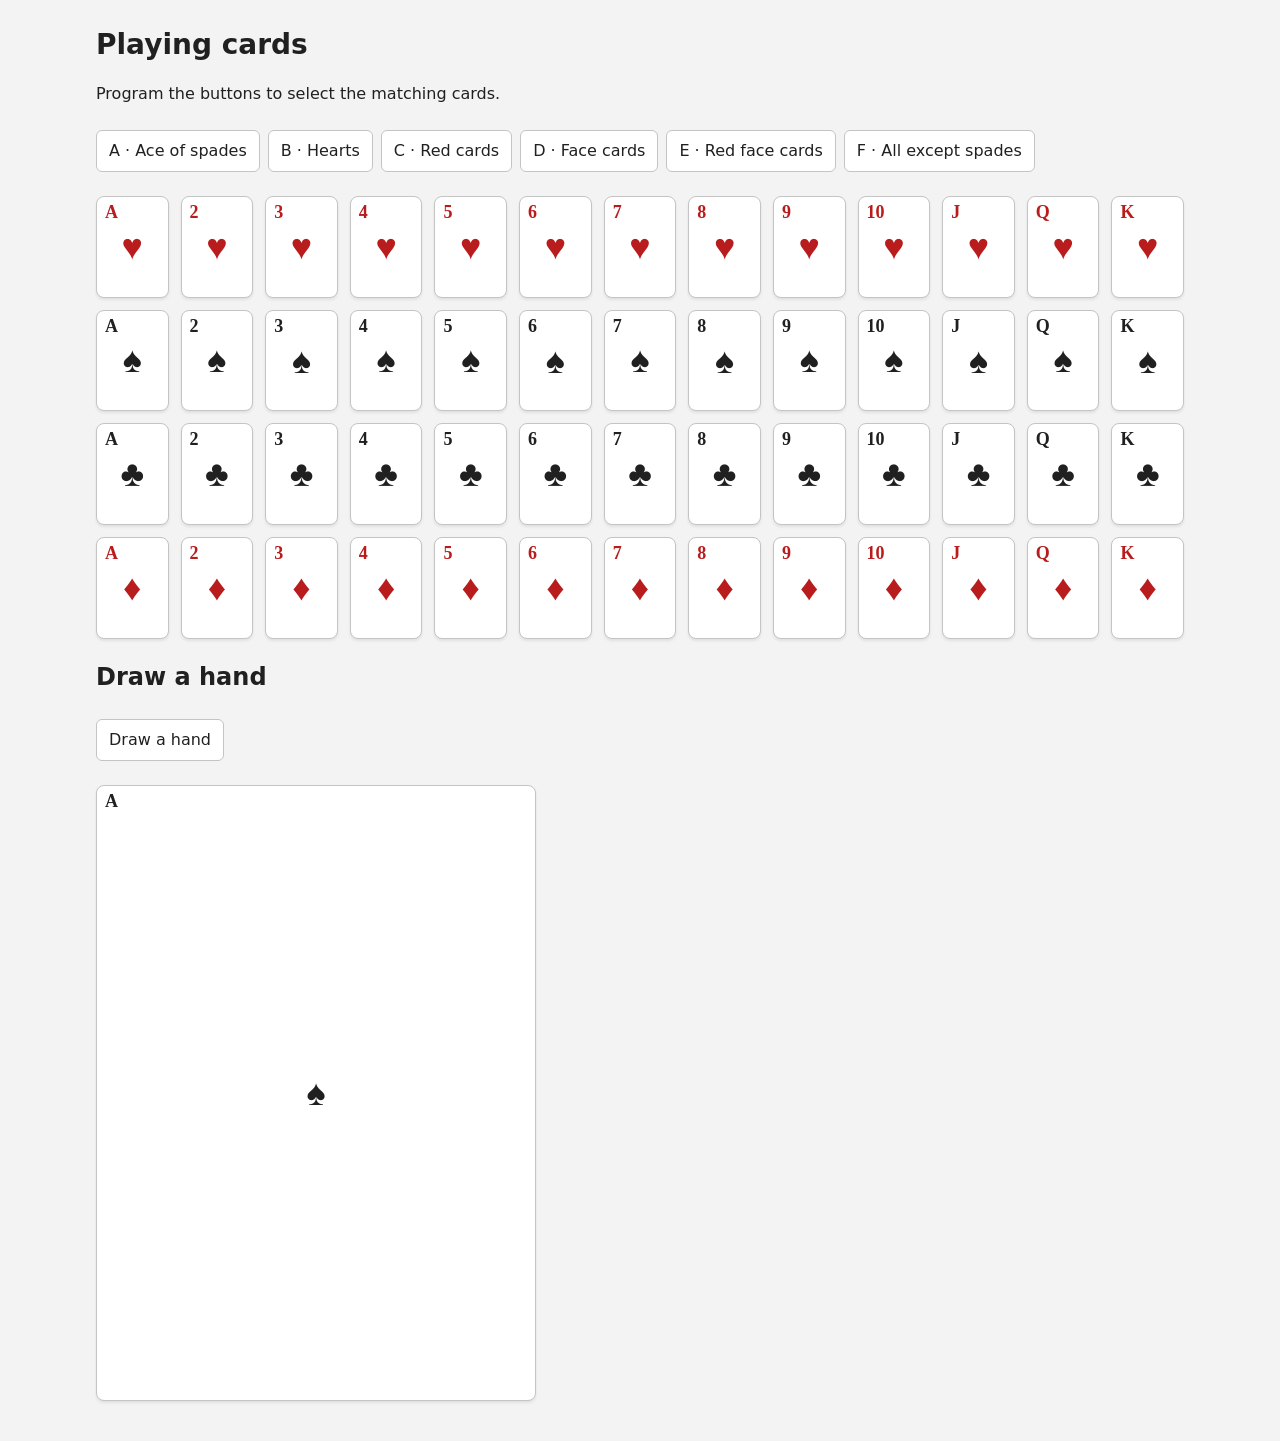
==== tpDom/index.html @ ba2c24d5 "Add seri2 and listener example" ====
<!doctype html>
<html lang="en">
<head>
    <meta charset="utf-8">
    <meta name="viewport" content="width=device-width, initial-scale=1">
    <title>Playing cards — DOM</title>
    <link rel="stylesheet" href="cards.css">
    <script type="module" src="cards.js"></script>
</head>
<body>
    <main>
        <h1>Playing cards</h1>
        <p>Program the buttons to select the matching cards.</p>

        <div class="controls" role="group">
            <button id="select-ace-spade">A · Ace of spades</button>
            <button id="select-hearts">B · Hearts</button>
            <button id="select-red">C · Red cards</button>
            <button id="select-face-cards">D · Face cards</button>
            <button id="select-red-face-cards">E · Red face cards</button>
            <button id="select-not-spades">F · All except spades</button>
        </div>

        <div class="deck">
            <playing-card id="HEART-ACE" class="rank-ace heart">
                <span class="rank">A</span>
                <span class="suit">♥</span>
            </playing-card>
            <playing-card id="HEART-2" class="rank-2 heart">
                <span class="rank">2</span>
                <span class="suit">♥</span>
            </playing-card>
            <playing-card id="HEART-3" class="rank-3 heart">
                <span class="rank">3</span>
                <span class="suit">♥</span>
            </playing-card>
            <playing-card id="HEART-4" class="rank-4 heart">
                <span class="rank">4</span>
                <span class="suit">♥</span>
            </playing-card>
            <playing-card id="HEART-5" class="rank-5 heart">
                <span class="rank">5</span>
                <span class="suit">♥</span>
            </playing-card>
            <playing-card id="HEART-6" class="rank-6 heart">
                <span class="rank">6</span>
                <span class="suit">♥</span>
            </playing-card>
            <playing-card id="HEART-7" class="rank-7 heart">
                <span class="rank">7</span>
                <span class="suit">♥</span>
            </playing-card>
            <playing-card id="HEART-8" class="rank-8 heart">
                <span class="rank">8</span>
                <span class="suit">♥</span>
            </playing-card>
            <playing-card id="HEART-9" class="rank-9 heart">
                <span class="rank">9</span>
                <span class="suit">♥</span>
            </playing-card>
            <playing-card id="HEART-10" class="rank-10 heart">
                <span class="rank">10</span>
                <span class="suit">♥</span>
            </playing-card>
            <playing-card id="HEART-JACK" class="rank-jack heart" data-face-card>
                <span class="rank">J</span>
                <span class="suit">♥</span>
            </playing-card>
            <playing-card id="HEART-QUEEN" class="rank-queen heart" data-face-card>
                <span class="rank">Q</span>
                <span class="suit">♥</span>
            </playing-card>
            <playing-card id="HEART-KING" class="rank-king heart" data-face-card>
                <span class="rank">K</span>
                <span class="suit">♥</span>
            </playing-card>
            <playing-card id="SPADE-ACE" class="rank-ace spade">
                <span class="rank">A</span>
                <span class="suit">♠</span>
            </playing-card>
            <playing-card id="SPADE-2" class="rank-2 spade">
                <span class="rank">2</span>
                <span class="suit">♠</span>
            </playing-card>
            <playing-card id="SPADE-3" class="rank-3 spade">
                <span class="rank">3</span>
                <span class="suit">♠</span>
            </playing-card>
            <playing-card id="SPADE-4" class="rank-4 spade">
                <span class="rank">4</span>
                <span class="suit">♠</span>
            </playing-card>
            <playing-card id="SPADE-5" class="rank-5 spade">
                <span class="rank">5</span>
                <span class="suit">♠</span>
            </playing-card>
            <playing-card id="SPADE-6" class="rank-6 spade">
                <span class="rank">6</span>
                <span class="suit">♠</span>
            </playing-card>
            <playing-card id="SPADE-7" class="rank-7 spade">
                <span class="rank">7</span>
                <span class="suit">♠</span>
            </playing-card>
            <playing-card id="SPADE-8" class="rank-8 spade">
                <span class="rank">8</span>
                <span class="suit">♠</span>
            </playing-card>
            <playing-card id="SPADE-9" class="rank-9 spade">
                <span class="rank">9</span>
                <span class="suit">♠</span>
            </playing-card>
            <playing-card id="SPADE-10" class="rank-10 spade">
                <span class="rank">10</span>
                <span class="suit">♠</span>
            </playing-card>
            <playing-card id="SPADE-JACK" class="rank-jack spade" data-face-card>
                <span class="rank">J</span>
                <span class="suit">♠</span>
            </playing-card>
            <playing-card id="SPADE-QUEEN" class="rank-queen spade" data-face-card>
                <span class="rank">Q</span>
                <span class="suit">♠</span>
            </playing-card>
            <playing-card id="SPADE-KING" class="rank-king spade" data-face-card>
                <span class="rank">K</span>
                <span class="suit">♠</span>
            </playing-card>
            <playing-card id="CLUB-ACE" class="rank-ace club">
                <span class="rank">A</span>
                <span class="suit">♣</span>
            </playing-card>
            <playing-card id="CLUB-2" class="rank-2 club">
                <span class="rank">2</span>
                <span class="suit">♣</span>
            </playing-card>
            <playing-card id="CLUB-3" class="rank-3 club">
                <span class="rank">3</span>
                <span class="suit">♣</span>
            </playing-card>
            <playing-card id="CLUB-4" class="rank-4 club">
                <span class="rank">4</span>
                <span class="suit">♣</span>
            </playing-card>
            <playing-card id="CLUB-5" class="rank-5 club">
                <span class="rank">5</span>
                <span class="suit">♣</span>
            </playing-card>
            <playing-card id="CLUB-6" class="rank-6 club">
                <span class="rank">6</span>
                <span class="suit">♣</span>
            </playing-card>
            <playing-card id="CLUB-7" class="rank-7 club">
                <span class="rank">7</span>
                <span class="suit">♣</span>
            </playing-card>
            <playing-card id="CLUB-8" class="rank-8 club">
                <span class="rank">8</span>
                <span class="suit">♣</span>
            </playing-card>
            <playing-card id="CLUB-9" class="rank-9 club">
                <span class="rank">9</span>
                <span class="suit">♣</span>
            </playing-card>
            <playing-card id="CLUB-10" class="rank-10 club">
                <span class="rank">10</span>
                <span class="suit">♣</span>
            </playing-card>
            <playing-card id="CLUB-JACK" class="rank-jack club" data-face-card>
                <span class="rank">J</span>
                <span class="suit">♣</span>
            </playing-card>
            <playing-card id="CLUB-QUEEN" class="rank-queen club" data-face-card>
                <span class="rank">Q</span>
                <span class="suit">♣</span>
            </playing-card>
            <playing-card id="CLUB-KING" class="rank-king club" data-face-card>
                <span class="rank">K</span>
                <span class="suit">♣</span>
            </playing-card>
            <playing-card id="DIAMOND-ACE" class="rank-ace diamond">
                <span class="rank">A</span>
                <span class="suit">♦</span>
            </playing-card>
            <playing-card id="DIAMOND-2" class="rank-2 diamond">
                <span class="rank">2</span>
                <span class="suit">♦</span>
            </playing-card>
            <playing-card id="DIAMOND-3" class="rank-3 diamond">
                <span class="rank">3</span>
                <span class="suit">♦</span>
            </playing-card>
            <playing-card id="DIAMOND-4" class="rank-4 diamond">
                <span class="rank">4</span>
                <span class="suit">♦</span>
            </playing-card>
            <playing-card id="DIAMOND-5" class="rank-5 diamond">
                <span class="rank">5</span>
                <span class="suit">♦</span>
            </playing-card>
            <playing-card id="DIAMOND-6" class="rank-6 diamond">
                <span class="rank">6</span>
                <span class="suit">♦</span>
            </playing-card>
            <playing-card id="DIAMOND-7" class="rank-7 diamond">
                <span class="rank">7</span>
                <span class="suit">♦</span>
            </playing-card>
            <playing-card id="DIAMOND-8" class="rank-8 diamond">
                <span class="rank">8</span>
                <span class="suit">♦</span>
            </playing-card>
            <playing-card id="DIAMOND-9" class="rank-9 diamond">
                <span class="rank">9</span>
                <span class="suit">♦</span>
            </playing-card>
            <playing-card id="DIAMOND-10" class="rank-10 diamond">
                <span class="rank">10</span>
                <span class="suit">♦</span>
            </playing-card>
            <playing-card id="DIAMOND-JACK" class="rank-jack diamond" data-face-card>
                <span class="rank">J</span>
                <span class="suit">♦</span>
            </playing-card>
            <playing-card id="DIAMOND-QUEEN" class="rank-queen diamond" data-face-card>
                <span class="rank">Q</span>
                <span class="suit">♦</span>
            </playing-card>
            <playing-card id="DIAMOND-KING" class="rank-king diamond" data-face-card>
                <span class="rank">K</span>
                <span class="suit">♦</span>
            </playing-card>
        </div>
        <h2>Draw a hand</h2>
        <div class="controls">
            <button id="draw-hand">Draw a hand</button>
        </div>
        <div id="hand" class="hand"></div>
    </main>
</body>
</html>
---- tpDom/cards.css ----
:root {
    color-scheme: light;
    --background: #f3f3f3;
    --paper: #fff;
    --ink: #202020;
    --red: #b91c1c;
    --border: #c4c4c4;
    --selection-background: #fef3c7;
    --selection-border: #a16207;
}

* {
    box-sizing: border-box;
}

body {
    margin: 0;
    background: var(--background);
    color: var(--ink);
    font-family: system-ui, sans-serif;
    line-height: 1.5;
}

main {
    max-width: 1120px;
    margin: 0 auto;
    padding: 24px 16px 40px;
}

h1 {
    margin: 0;
    font-size: 1.75rem;
}

.controls {
    display: flex;
    flex-wrap: wrap;
    gap: 8px;
    margin: 24px 0;
}

button {
    padding: 8px 12px;
    border: 1px solid var(--border);
    border-radius: 6px;
    background: var(--paper);
    color: var(--ink);
    font: inherit;
    cursor: pointer;
}

button:hover {
    border-color: var(--ink);
}

button:focus-visible {
    outline: 3px solid var(--ink);
    outline-offset: 3px;
}

.deck,
.hand {
    display: grid;
    grid-template-columns: repeat(auto-fit, minmax(72px, 1fr));
    gap: 12px;
}

.hand {
    max-width: 440px;
}

playing-card {
    position: relative;
    display: flex;
    align-items: center;
    justify-content: center;
    aspect-ratio: 5 / 7;
    border: 1px solid var(--border);
    border-radius: 8px;
    background: var(--paper);
    box-shadow: 0 2px 3px #00000014;
    font-family: Georgia, serif;
}

playing-card.heart,
playing-card.diamond {
    color: var(--red);
}

.rank {
    position: absolute;
    top: 6px;
    left: 8px;
    font-size: 1.125rem;
    font-weight: 700;
    line-height: 1;
}

.suit {
    font-size: 2.25rem;
    line-height: 1;
}

playing-card.selected {
    background: var(--selection-background);
    border-color: var(--selection-border);
    outline: 3px solid var(--selection-border);
    outline-offset: 2px;
    box-shadow: 0 4px 8px #00000026;
}
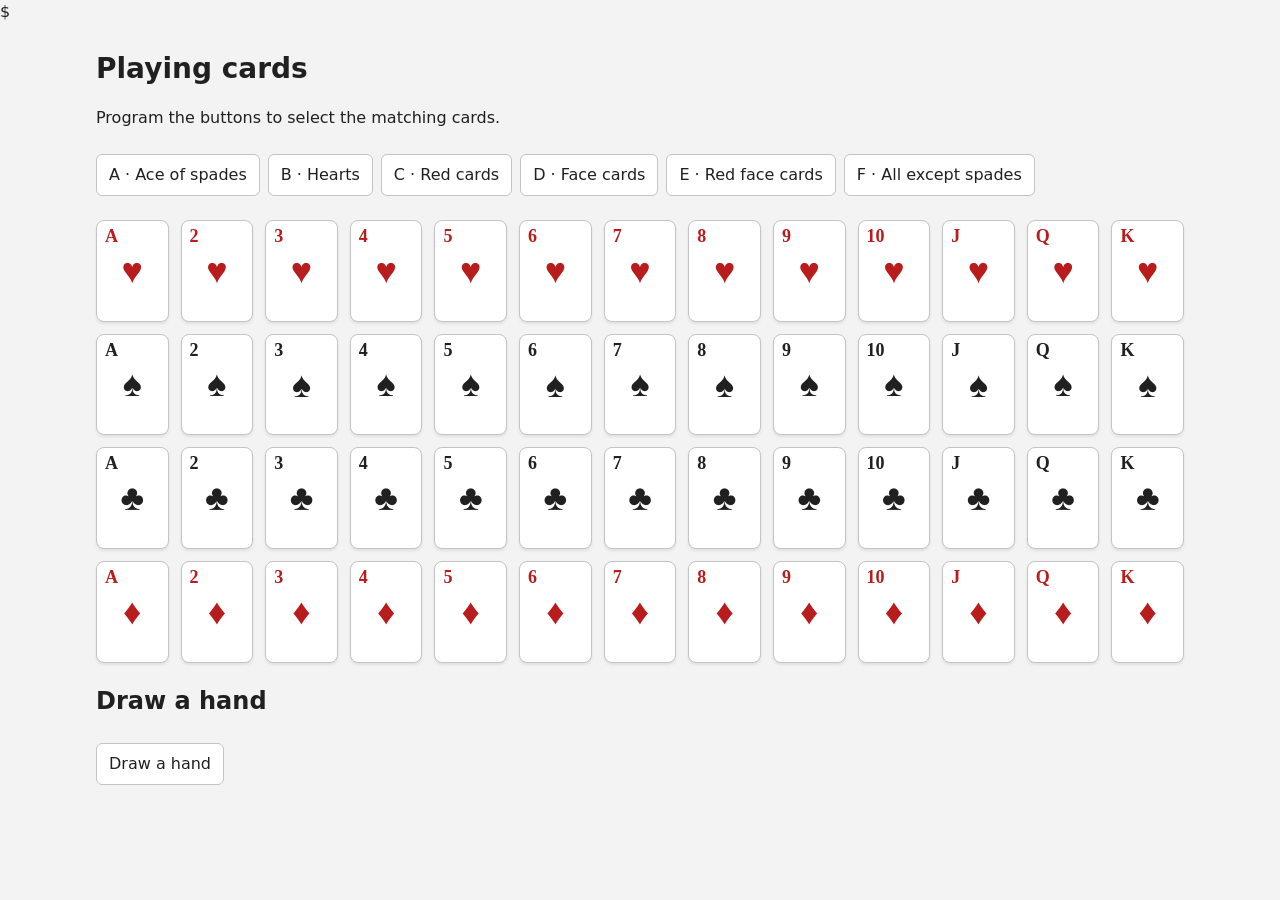
==== commit 6f48f90e: "Add tp2" ====
--- a/tpDom/index.html
+++ b/tpDom/index.html
@@ -3,9 +3,9 @@
 <head>
     <meta charset="utf-8">
     <meta name="viewport" content="width=device-width, initial-scale=1">
-    <title>Playing cards — DOM</title>
+    <title>Playing cards — DOM</title>$
+    <script type="module" src="cards.js"></script>
     <link rel="stylesheet" href="cards.css">
-    <script type="module" src="cards.js"></script>
 </head>
 <body>
     <main>
--- a/tpDom/cards.css
+++ b/tpDom/cards.css
@@ -11,6 +11,10 @@
 
 * {
     box-sizing: border-box;
+}
+
+.hidden {
+  display: none;
 }
 
 body {
